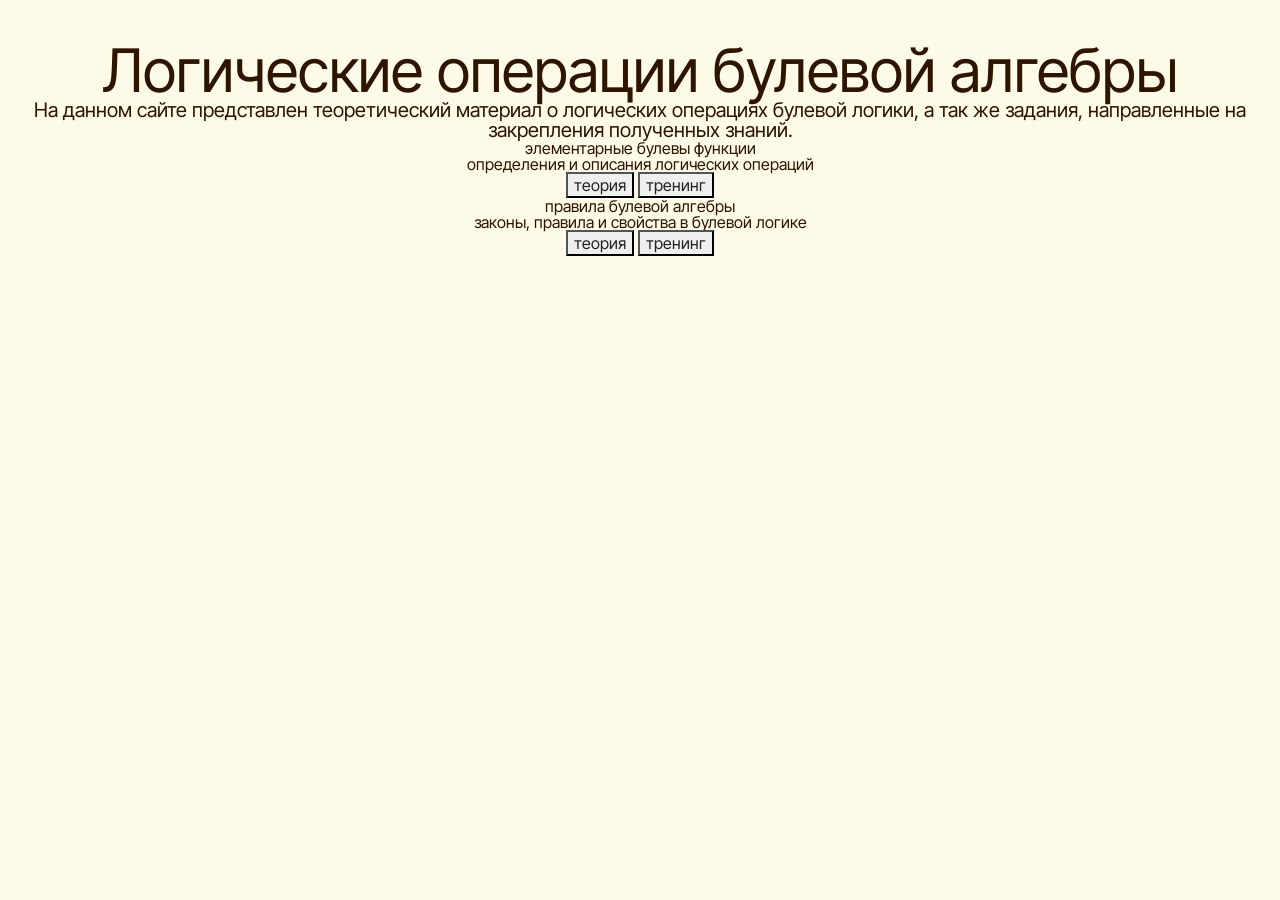
==== index.html @ cda3e508 "Update index.html" ====
<!DOCTYPE html>
<html>
<head>
    <meta charset="utf-8">
    <meta name="viewport" content="width=device-width, initial-scale=1">
    <title>Логические операции булевой логики</title>
    <link href="https://cdn.jsdelivr.net/npm/bootstrap@5.3.2/dist/css/bootstrap.min.css" rel="stylesheet" integrity="sha384-T3c6CoIi6uLrA9TneNEoa7RxnatzjcDSCmG1MXxSR1GAsXEV/Dwwykc2MPK8M2HN" crossorigin="anonymous">
    <link href="reset.css" rel="stylesheet">
    <link href="style.css" rel="stylesheet">
    
</head>
<body>
   <h1>
    Логические операции булевой алгебры
    </h1> 
    <h4>
На данном сайте представлен теоретический материал о логических операциях булевой логики, а так же задания, направленные на закрепления полученных знаний.
    </h4>
    
    <div class = "flex-menu">
        
        <div class="flex-menu-choice">

        элементарные булевы функции
            
            <p class = 'desc'>определения и описания логических операций</p>
            <div class = "flex-menu">
                    <button onclick="document.location='terminology/theory/inversion.html'">теория</button>
                    <button onclick="document.location='terminology/practice/index.html'" >тренинг</button>
            </div>
        </div>
        
        <div class="flex-menu-choice">
        правила булевой алгебры
            <p class = 'desc'>законы, правила и свойства в булевой логике</p>
            <div class = "flex-menu">
                <button onclick="document.location='rules/theory.html'">теория</button>
                <button onclick="document.location='rules/practice/index.html'">тренинг</button>
            </div>
        </div>
        
    </div>
</body>
</html>
---- style.css ----
@font-face {
    font-family: 'Inter Tight';
    src: url(InterTight-VariableFont_wght.ttf);
  }
  

:root{
    --accent-color: #fde6b5;
    --font:"Inter Tight";
    --soft-color: #febd84;
    --bg-color: #fdfae7 ;
}

body {
    font-family: var(--font) ;
    background-color:var(--bg-color);
    color:#2e1500;
    text-align: center;
}
h1{
    font-size:60px;
    padding-top:40px;
}
h4 {
    font-size:20px;
}


@media (max-width: 990px) {
    body{
        margin-left: 5%;
        margin-right: 5%
    }
    h1{
        font-size:40px;
        padding-top:30px;
    }
    h4 {
        font-size:15px;
    }
   }
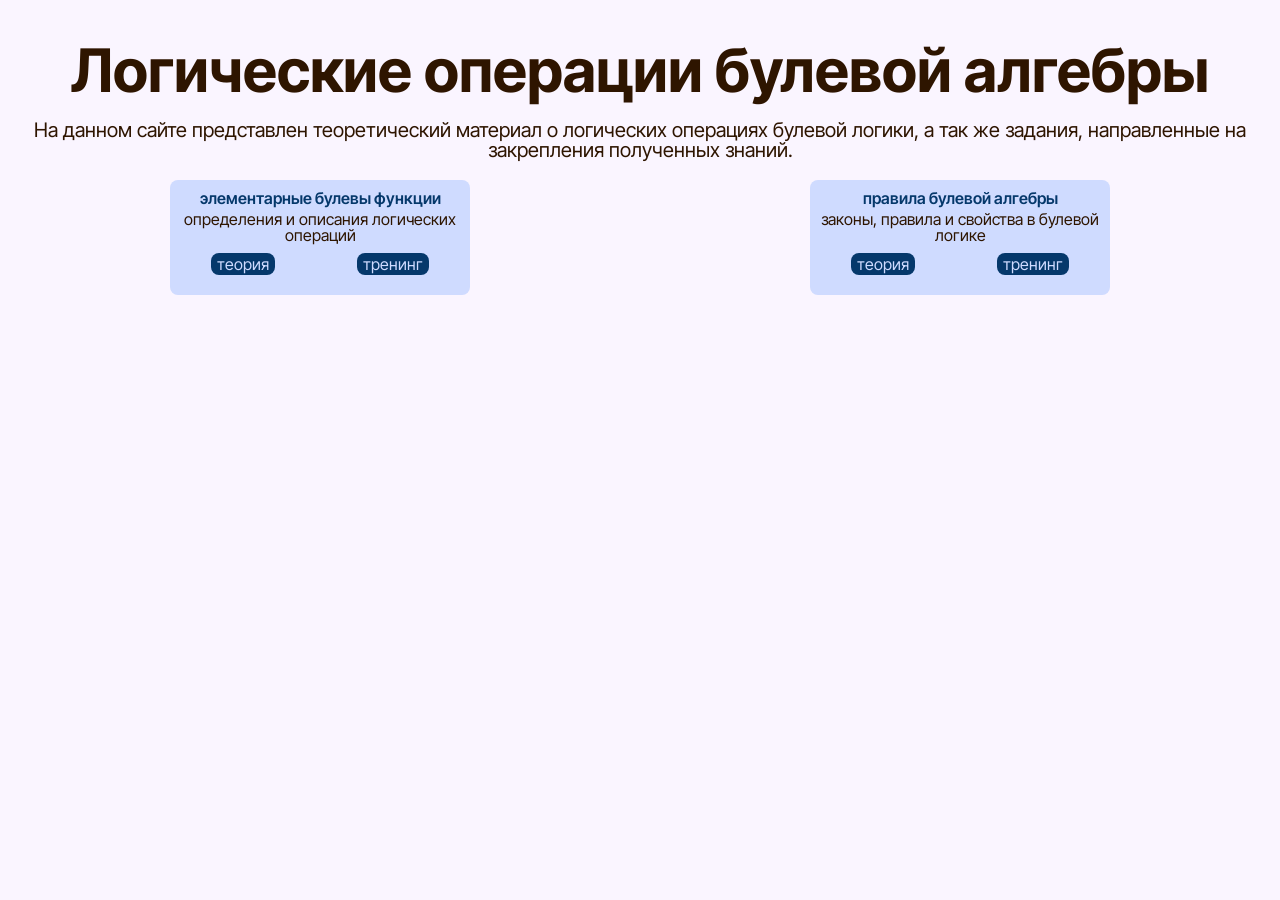
==== commit 16f56807: "main page mobile adaption" ====
--- a/index.html
+++ b/index.html
@@ -17,11 +17,11 @@
 На данном сайте представлен теоретический материал о логических операциях булевой логики, а так же задания, направленные на закрепления полученных знаний.
     </h4>
     
-    <div class = "flex-menu">
+    <div class = "flex-menu menu">
         
-        <div class="flex-menu-choice">
+        <div class="flex-menu-choice menu-button">
 
-        элементарные булевы функции
+            <h3>элементарные булевы функции</h3>
             
             <p class = 'desc'>определения и описания логических операций</p>
             <div class = "flex-menu">
@@ -30,8 +30,8 @@
             </div>
         </div>
         
-        <div class="flex-menu-choice">
-        правила булевой алгебры
+        <div class="flex-menu-choice menu-button">
+            <h3>правила булевой алгебры</h3>
             <p class = 'desc'>законы, правила и свойства в булевой логике</p>
             <div class = "flex-menu">
                 <button onclick="document.location='rules/theory.html'">теория</button>
--- a/style.css
+++ b/style.css
@@ -5,10 +5,15 @@
   
 
 :root{
-    --accent-color: #fde6b5;
+    --accent-color: #cfdbff;
     --font:"Inter Tight";
-    --soft-color: #febd84;
-    --bg-color: #fdfae7 ;
+    --bttn-color: #05386B;
+    --bg-color: #faf5ff ;
+}
+
+h3 {
+    font-weight: 600;
+    color : var(--bttn-color)
 }
 
 body {
@@ -20,10 +25,39 @@
 h1{
     font-size:60px;
     padding-top:40px;
+    padding-bottom:20px;
+    font-weight: 700;
 }
 h4 {
     font-size:20px;
+    padding-bottom:20px;
 }
+button {
+    margin-bottom:20px;
+    margin-top: 10px;
+    border-radius: 8px;
+    border:0px;
+    background-color: var(--bttn-color);
+    color: var(--accent-color)
+}
+p {
+    margin-top:5px;
+}
+
+.flex-menu{
+    display:flex;
+    flex-wrap: wrap;
+    align-items: center;
+    justify-content: space-around;
+}
+.menu-button{
+    margin-bottom: 20px;
+    padding-top: 10px;
+    width: 300px;
+    background-color: var(--accent-color);
+    border-radius: 8px;;
+}
+
 
 
 @media (max-width: 990px) {
@@ -38,4 +72,7 @@
     h4 {
         font-size:15px;
     }
+    .menu{
+        margin-top:20px;
+    }
    }
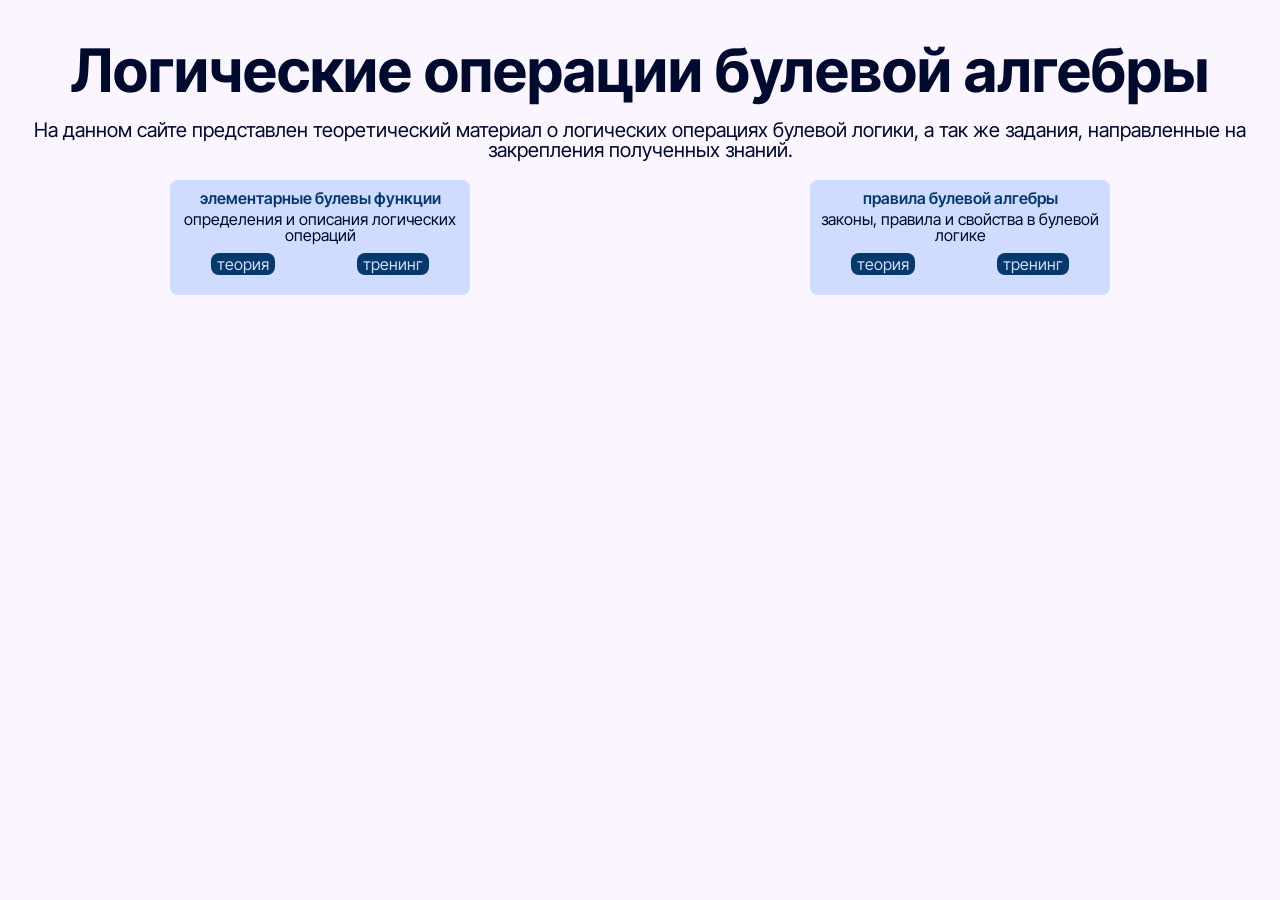
==== commit 71fedaa2: "completed mobile version" ====
--- a/index.html
+++ b/index.html
@@ -9,7 +9,7 @@
     <link href="style.css" rel="stylesheet">
     
 </head>
-<body>
+<body class="index">
    <h1>
     Логические операции булевой алгебры
     </h1> 
@@ -25,7 +25,7 @@
             
             <p class = 'desc'>определения и описания логических операций</p>
             <div class = "flex-menu">
-                    <button onclick="document.location='terminology/theory/inversion.html'">теория</button>
+                    <button class="theory" onclick="document.location='terminology/theory/inversion.html'">теория</button>
                     <button onclick="document.location='terminology/practice/index.html'" >тренинг</button>
             </div>
         </div>
@@ -34,7 +34,7 @@
             <h3>правила булевой алгебры</h3>
             <p class = 'desc'>законы, правила и свойства в булевой логике</p>
             <div class = "flex-menu">
-                <button onclick="document.location='rules/theory.html'">теория</button>
+                <button class="theory" onclick="document.location='rules/theory.html'">теория</button>
                 <button onclick="document.location='rules/practice/index.html'">тренинг</button>
             </div>
         </div>
--- a/style.css
+++ b/style.css
@@ -9,6 +9,8 @@
     --font:"Inter Tight";
     --bttn-color: #05386B;
     --bg-color: #faf5ff ;
+    --th-color: ;
+    --text-color:#00092e;
 }
 
 h3 {
@@ -19,7 +21,10 @@
 body {
     font-family: var(--font) ;
     background-color:var(--bg-color);
-    color:#2e1500;
+    color:var(--text-color);
+
+}
+.index {
     text-align: center;
 }
 h1{
@@ -58,7 +63,31 @@
     border-radius: 8px;;
 }
 
+.mainpage {
+    background-color: var(--bg-color);
+    color: var(--bttn-color);
+    font-size:24px;
+    font-weight: 300;
+    max-height:10px;
+    margin-top:0;
+    padding:0;
+    margin-bottom:35px;
+}
 
+a{
+    color: var(--bttn-color)
+}
+
+select {
+    color: var(--bttn-color);
+    background-color: var(--bg-color);
+    border:3;
+    border-color: var(--bttn-color);
+    border-radius: 8px;
+    font-size: 18px;
+    text-align: left;
+    
+}
 
 @media (max-width: 990px) {
     body{
@@ -67,12 +96,23 @@
     }
     h1{
         font-size:40px;
-        padding-top:30px;
+        padding-top:10px;
+        padding-bottom:10px;
     }
     h4 {
-        font-size:15px;
+        font-size:18px;
     }
-    .menu{
-        margin-top:20px;
+
+    .flex-menu {
+        margin-left: 2%;
+        margin-right: 2%;
+        font-size:18px;
+    }
+    .menu-button {
+        padding-left:2%;
+        padding-right:2%;
+    }
+    select {
+        font-weight: 500;
     }
    }
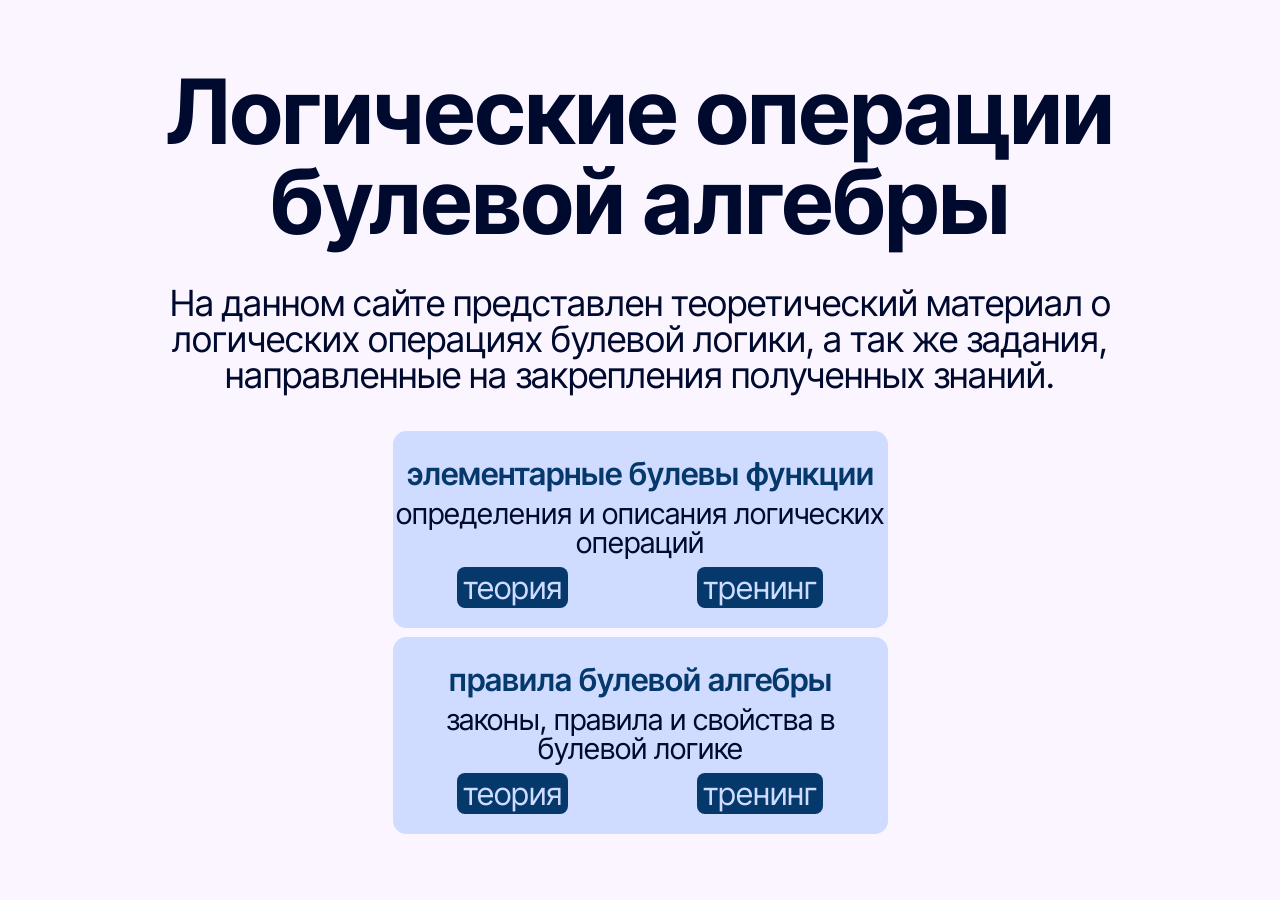
==== commit df995f5c: "begun desktop adaption" ====
--- a/index.html
+++ b/index.html
@@ -7,7 +7,10 @@
     <link href="https://cdn.jsdelivr.net/npm/bootstrap@5.3.2/dist/css/bootstrap.min.css" rel="stylesheet" integrity="sha384-T3c6CoIi6uLrA9TneNEoa7RxnatzjcDSCmG1MXxSR1GAsXEV/Dwwykc2MPK8M2HN" crossorigin="anonymous">
     <link href="reset.css" rel="stylesheet">
     <link href="style.css" rel="stylesheet">
-    
+    <link href="bs.css" rel="stylesheet">
+    <meta name="viewport" content="width=device-width, initial-scale=1">
+
+
 </head>
 <body class="index">
    <h1>
--- a/bs.css
+++ b/bs.css
@@ -0,0 +1,57 @@
+@media (min-width: 990px) {
+    body{
+        margin-left: 15vh;
+        margin-right: 15vh;
+    }
+    h1 {
+        margin-top: 3vh;
+        font-size:10vh;
+        margin-bottom:2vh;  
+    }
+    h4{
+        font-size: 4vh;
+    }
+    .menu-button{
+        margin-bottom: 1vh;
+        padding-top: 3vh;
+        width: 55vh;
+        font-size: 3.5vh;
+        background-color: var(--accent-color);
+        border-radius: 1.5vh;
+    }
+    .menu{
+        margin-top:2vh;
+        margin-left:10vh;
+        margin-right:10vh;
+    }
+    .flex1{
+        display:flex;
+        flex-wrap: wrap;
+        justify-content: center;
+        align-content: stretch;
+    }
+    .explain{
+        max-width: 120vh;
+
+    .explain h1{
+        margin-bottom:0;
+    }
+    }
+    p {
+        font-size: 3.25vh;
+        margin-top: 1vh;
+    }
+    .return{
+        margin-top:10vh;
+        margin-right: 10vh;
+    }
+    .mainpage {
+        font-size:4vh;
+    }
+    .rules{
+        font-size:3.4vh;
+    }
+    .rules td {
+        padding-bottom:1.25vh;
+    }
+   }
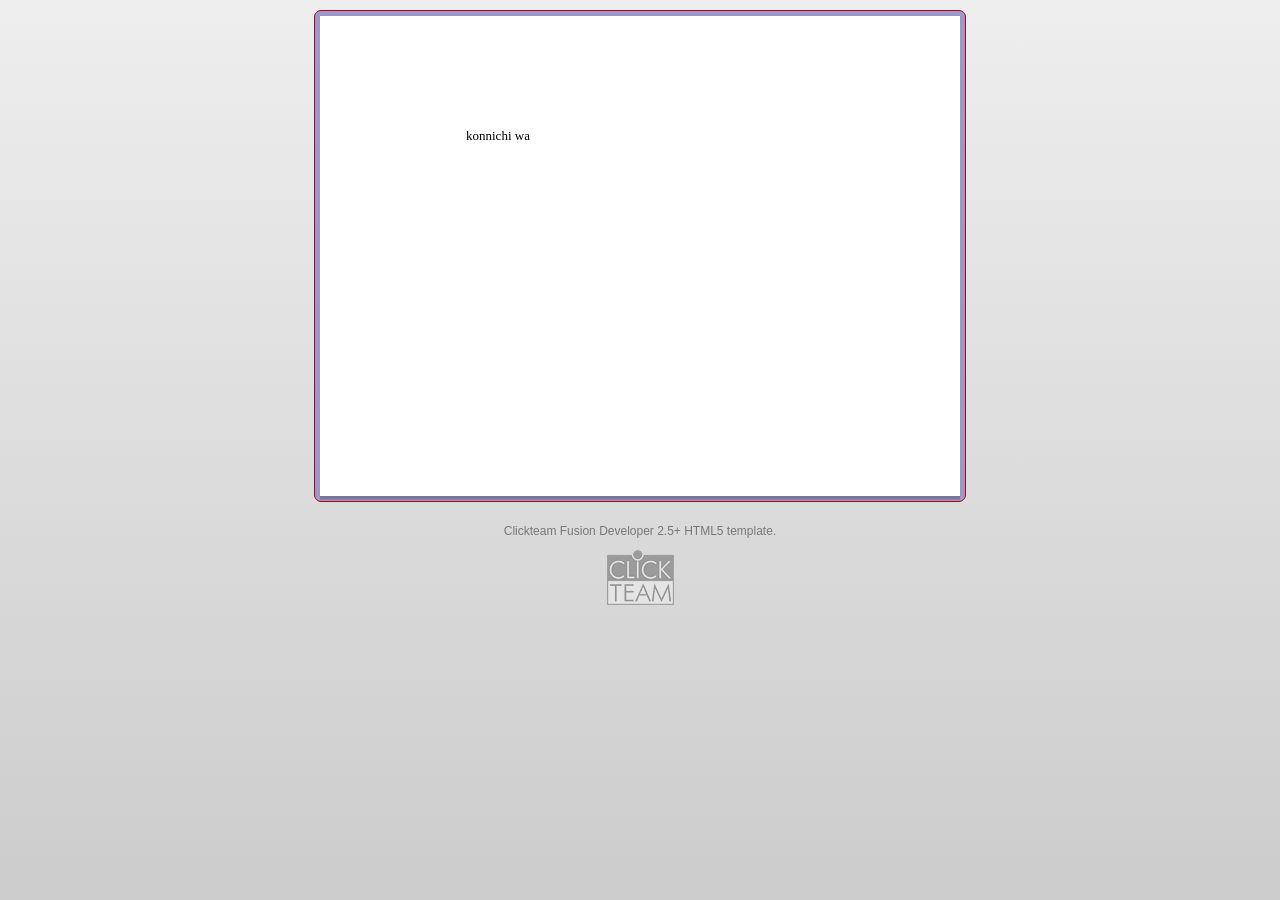
==== commit 39c96e24: "test" ====
--- a/index.html
+++ b/index.html
@@ -1,47 +1,137 @@
 <!DOCTYPE html>
-<html>
+
+<html lang="en">
+
 <head>
-    <meta charset="utf-8">
-    <meta name="viewport" content="width=device-width, initial-scale=1">
-    <title>Логические операции булевой логики</title>
-    <link href="https://cdn.jsdelivr.net/npm/bootstrap@5.3.2/dist/css/bootstrap.min.css" rel="stylesheet" integrity="sha384-T3c6CoIi6uLrA9TneNEoa7RxnatzjcDSCmG1MXxSR1GAsXEV/Dwwykc2MPK8M2HN" crossorigin="anonymous">
-    <link href="reset.css" rel="stylesheet">
-    <link href="style.css" rel="stylesheet">
-    <link href="bs.css" rel="stylesheet">
-    <meta name="viewport" content="width=device-width, initial-scale=1">
+<meta http-equiv="Content-Type" content="text/html; charset=UTF-8"/>
+<meta name="viewport" content="width=device-width, initial-scale=1" />
+<style type="text/css">
+html {height: 100%;}
+body {
+	background-repeat: no-repeat;
+	background-attachment: fixed;
+	height: 100%;
+	min-height: 100%;
+	margin: 0;
+	
+	background: rgb(238,238,238); /* Old browsers */
+	/* IE9 SVG, needs conditional override of 'filter' to 'none' */
+	background: url([data-uri]);
+	background: -moz-linear-gradient(top,  rgba(238,238,238,1) 0%, rgba(204,204,204,1) 100%); /* FF3.6+ */
+	background: -webkit-gradient(linear, left top, left bottom, color-stop(0%,rgba(238,238,238,1)), color-stop(100%,rgba(204,204,204,1))); /* Chrome,Safari4+ */
+	background: -webkit-linear-gradient(top,  rgba(238,238,238,1) 0%,rgba(204,204,204,1) 100%); /* Chrome10+,Safari5.1+ */
+	background: -o-linear-gradient(top,  rgba(238,238,238,1) 0%,rgba(204,204,204,1) 100%); /* Opera 11.10+ */
+	background: -ms-linear-gradient(top,  rgba(238,238,238,1) 0%,rgba(204,204,204,1) 100%); /* IE10+ */
+	background: linear-gradient(to bottom,  rgba(238,238,238,1) 0%,rgba(204,204,204,1) 100%); /* W3C */
+	filter: progid:DXImageTransform.Microsoft.gradient( startColorstr='#eeeeee', endColorstr='#cccccc',GradientType=0 ); /* IE6-8 */
+}
+h1 {
+	font-family: Arial, Helvetica, sans-serif;
+	color: #962300;
+	font-size: 25px;
+}
+p {
+	font-family: Arial, Helvetica, sans-serif;
+	color: #777;
+	font-size: 12px;
+}
+#bloctxt {
+	border-left-width: 5px;
+	border-left-style: solid;
+	border-left-color: #962300;
+	padding-left: 10px;
+	position: absolute;
+	top:5%;
+	left: 50%;
+	width: 600px;
+	margin-left: -260px
+}
+#wrapper {
+	padding: 10px;
+	margin: 0 auto;
+}
+#border {
+	background-color: #99C;
+	border: 1px solid #B90000;
+	-webkit-border-radius: 7px;
+	-moz-border-radius: 7px;
+	border-radius: 7px;
+	margin: 0 auto;
+	padding: 5px;
+	width:640px;
+	height:480px;
+}
 
+#canvas {
+	width:640px; 
+	height:480px;
+}
 
+#MMFCanvas {
+	-webkit-box-shadow:  0px 0px 4px 4px rgba(0, 0, 0, 0.25); 
+    box-shadow:  0px 0px 4px 4px rgba(0, 0, 0, 0.25);
+}
+</style>
+
+  <title>Clickteam Fusion Developer 2.5+ HTML5 Runtime</title>
+
+	<script>
+	   	// Detection of old browsers that do not support the canvas element
+		// Falls back to a default page
+	    if (!document.createElement("canvas").getContext)
+	    {
+			window.open("http://www.clickteam.com/html5-fallback", "_self");
+		}
+	</script>
+	
+  	<!-- EXTRASOURCES -->
+	<!-- Loads the Javascript code...-->
+  	<script src="src/Runtime.js"></script>
+  	
+  <script>
+
+	// Detects if the html file is ran locally.
+	// You can remove this code for the final version
+	if (window.location.protocol == "file:")
+	{
+		document.write('<div id="bloctxt">');
+		document.write('<h1>The application cannot be run...</h1>');
+		document.write('<p>HTML browsers do not allow you to launch data files directly from the file system.<br>');
+		document.write('A drag & drop of the html file on a web-browser window will not work, on any machine.<br>');
+		document.write('Please use the Build & Run option (it opens a local web server) to run your application,<br>') 
+		document.write('or upload your application folder to a remote web-server, and start it from there...</p>');
+		document.write('</div>');
+		throw new error("Cannot run application");
+	}
+  </script>
 </head>
-<body class="index">
-   <h1>
-    Логические операции булевой алгебры
-    </h1> 
-    <h4>
-На данном сайте представлен теоретический материал о логических операциях булевой логики, а так же задания, направленные на закрепления полученных знаний.
-    </h4>
-    
-    <div class = "flex-menu menu">
-        
-        <div class="flex-menu-choice menu-button">
 
-            <h3>элементарные булевы функции</h3>
-            
-            <p class = 'desc'>определения и описания логических операций</p>
-            <div class = "flex-menu">
-                    <button class="theory" onclick="document.location='terminology/theory/inversion.html'">теория</button>
-                    <button onclick="document.location='terminology/practice/index.html'" >тренинг</button>
-            </div>
-        </div>
-        
-        <div class="flex-menu-choice menu-button">
-            <h3>правила булевой алгебры</h3>
-            <p class = 'desc'>законы, правила и свойства в булевой логике</p>
-            <div class = "flex-menu">
-                <button class="theory" onclick="document.location='rules/theory.html'">теория</button>
-                <button onclick="document.location='rules/practice/index.html'">тренинг</button>
-            </div>
-        </div>
-        
-    </div>
+<!-- This is where we create the Canvas element that will contain the application...-->
+<body>
+    <div id="wrapper">
+	    <div id="border">
+		    <div id="canvas">
+			    <canvas id="MMFCanvas" width="640" height="480">
+				    <p>Your browser does not support Canvas.</p>
+			    </canvas>   
+		    </div>
+	    </div>
+    </div>  
+    <script>
+        // RUNTIMESTART
+        // This is where the HTML5 runtime is actually started
+	    window.addEventListener("load", windowLoaded, false);
+	    function windowLoaded()
+	    {
+		    // Calls the runtime
+		    // First parameter : name of the canvas element
+		    // Second parameter : path to the cch file. Images and sounds must lay beside this file
+		    new Runtime("MMFCanvas", "resources/sofiacoppola.cch");
+	    }
+        // RUNTIMESTARTEND
+    </script>
+    <p align="center">Clickteam Fusion Developer 2.5+ HTML5 template.</p>
+    <!-- Clickteam logo, encoded within the html code.-->  
+    <div align="center"><a href="http://www.clickteam.com"><img src="[data-uri]"></a></div> 
 </body>
-</html>+</html>
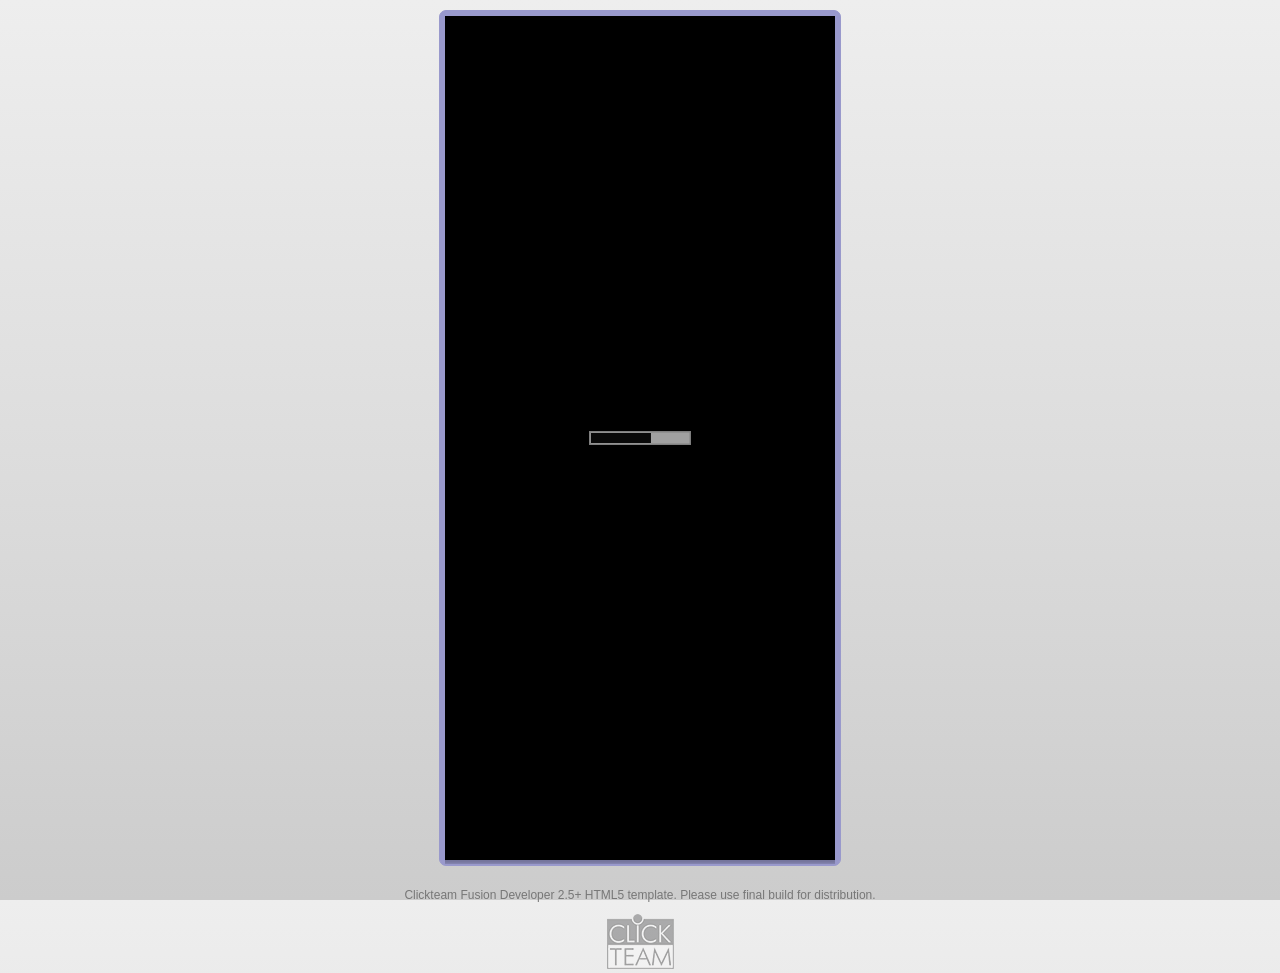
==== commit c611f232: "v1" ====
--- a/index.html
+++ b/index.html
@@ -52,19 +52,19 @@
 }
 #border {
 	background-color: #99C;
-	border: 1px solid #B90000;
+	border: 1px solid #99C;
 	-webkit-border-radius: 7px;
 	-moz-border-radius: 7px;
 	border-radius: 7px;
 	margin: 0 auto;
 	padding: 5px;
-	width:640px;
-	height:480px;
+	width:390px;
+	height:844px;
 }
 
 #canvas {
-	width:640px; 
-	height:480px;
+	width:390px; 
+	height:844px;
 }
 
 #MMFCanvas {
@@ -85,25 +85,24 @@
 	</script>
 	
   	<!-- EXTRASOURCES -->
-	<!-- Loads the Javascript code...-->
+    <!-- Loads the Javascript code...-->
   	<script src="src/Runtime.js"></script>
-  	
-  <script>
 
-	// Detects if the html file is ran locally.
-	// You can remove this code for the final version
-	if (window.location.protocol == "file:")
-	{
-		document.write('<div id="bloctxt">');
-		document.write('<h1>The application cannot be run...</h1>');
-		document.write('<p>HTML browsers do not allow you to launch data files directly from the file system.<br>');
-		document.write('A drag & drop of the html file on a web-browser window will not work, on any machine.<br>');
-		document.write('Please use the Build & Run option (it opens a local web server) to run your application,<br>') 
-		document.write('or upload your application folder to a remote web-server, and start it from there...</p>');
-		document.write('</div>');
-		throw new error("Cannot run application");
-	}
-  </script>
+    <script>
+        // Detects if the html file is ran locally.
+        // You can remove this code for the final version
+        if (window.location.protocol == "file:")
+        {
+            document.write('<div id="bloctxt">');
+            document.write('<h1>The application cannot be run...</h1>');
+            document.write('<p>HTML browsers do not allow you to launch data files directly from the file system.<br>');
+            document.write('A drag & drop of the html file on a web-browser window will not work, on any machine.<br>');
+            document.write('Please use the Build & Run option (it opens a local web server) to run your application,<br>') 
+            document.write('or upload your application folder to a remote web-server, and start it from there...</p>');
+            document.write('</div>');
+            throw new error("Cannot run application");
+        }
+    </script>
 </head>
 
 <!-- This is where we create the Canvas element that will contain the application...-->
@@ -111,7 +110,7 @@
     <div id="wrapper">
 	    <div id="border">
 		    <div id="canvas">
-			    <canvas id="MMFCanvas" width="640" height="480">
+			    <canvas id="MMFCanvas" width="390" height="844">
 				    <p>Your browser does not support Canvas.</p>
 			    </canvas>   
 		    </div>
@@ -119,18 +118,19 @@
     </div>  
     <script>
         // RUNTIMESTART
-        // This is where the HTML5 runtime is actually started
+	    // This is where the HTML5 runtime is actually started
 	    window.addEventListener("load", windowLoaded, false);
 	    function windowLoaded()
 	    {
-		    // Calls the runtime
-		    // First parameter : name of the canvas element
-		    // Second parameter : path to the cch file. Images and sounds must lay beside this file
-		    new Runtime("MMFCanvas", "resources/sofiacoppola.cch");
+	        // Calls the runtime
+	        // First parameter : name of the canvas element
+	        // Second parameter : path to the cch file. Images and sounds must lay beside this file
+	        new Runtime("MMFCanvas", "resources/thislexisamonster3.cch");
 	    }
-        // RUNTIMESTARTEND
+	    // RUNTIMESTARTEND
     </script>
-    <p align="center">Clickteam Fusion Developer 2.5+ HTML5 template.</p>
+    <p align="center">Clickteam Fusion Developer 2.5+ HTML5 template. Please use final build for distribution.</p>
+
     <!-- Clickteam logo, encoded within the html code.-->  
     <div align="center"><a href="http://www.clickteam.com"><img src="[data-uri]"></a></div> 
 </body>
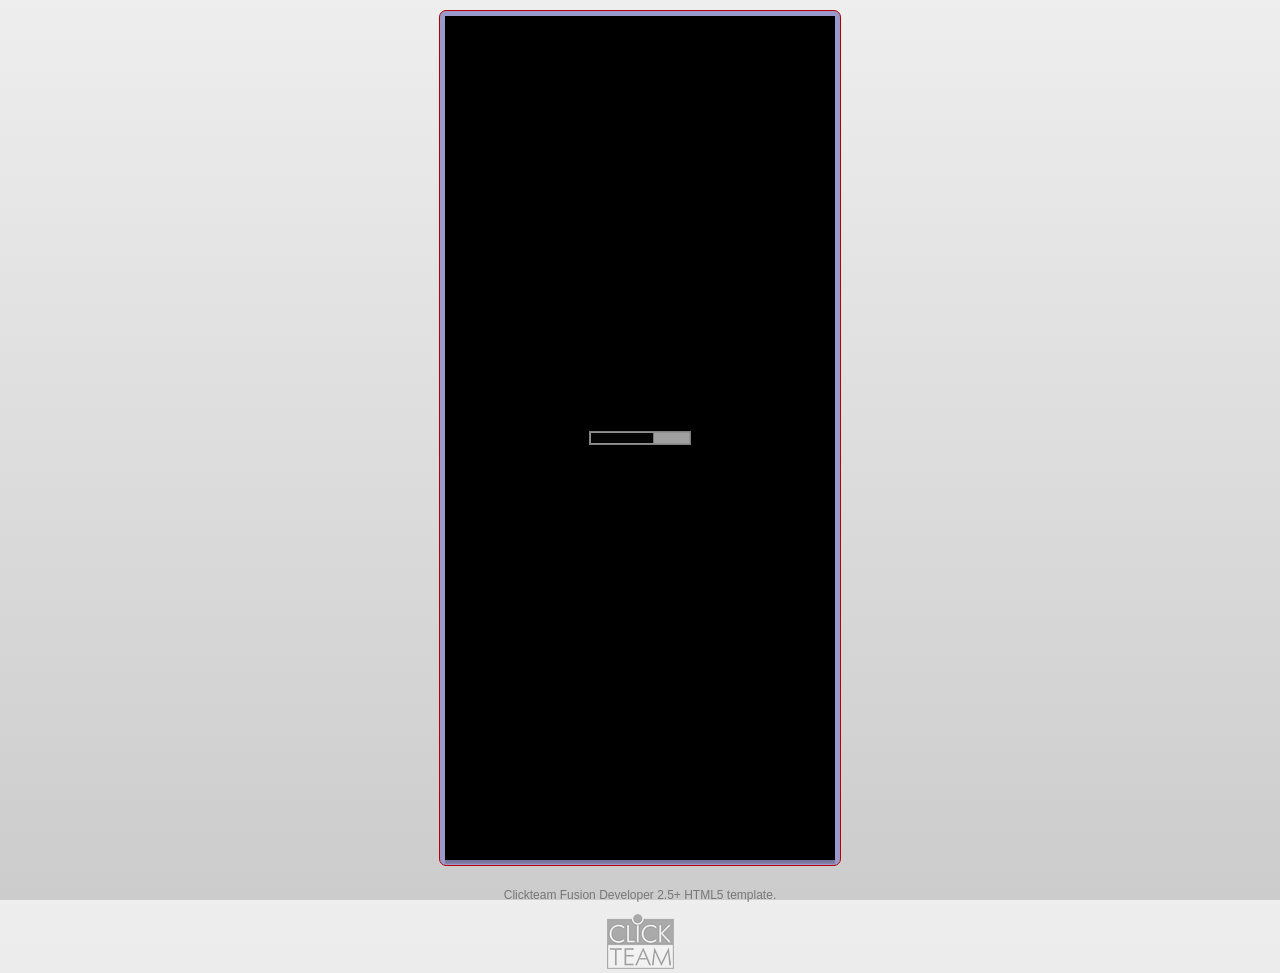
==== commit 7c1c372a: "v1 test" ====
--- a/index.html
+++ b/index.html
@@ -52,7 +52,7 @@
 }
 #border {
 	background-color: #99C;
-	border: 1px solid #99C;
+	border: 1px solid #B90000;
 	-webkit-border-radius: 7px;
 	-moz-border-radius: 7px;
 	border-radius: 7px;
@@ -85,24 +85,25 @@
 	</script>
 	
   	<!-- EXTRASOURCES -->
-    <!-- Loads the Javascript code...-->
+	<!-- Loads the Javascript code...-->
   	<script src="src/Runtime.js"></script>
+  	
+  <script>
 
-    <script>
-        // Detects if the html file is ran locally.
-        // You can remove this code for the final version
-        if (window.location.protocol == "file:")
-        {
-            document.write('<div id="bloctxt">');
-            document.write('<h1>The application cannot be run...</h1>');
-            document.write('<p>HTML browsers do not allow you to launch data files directly from the file system.<br>');
-            document.write('A drag & drop of the html file on a web-browser window will not work, on any machine.<br>');
-            document.write('Please use the Build & Run option (it opens a local web server) to run your application,<br>') 
-            document.write('or upload your application folder to a remote web-server, and start it from there...</p>');
-            document.write('</div>');
-            throw new error("Cannot run application");
-        }
-    </script>
+	// Detects if the html file is ran locally.
+	// You can remove this code for the final version
+	if (window.location.protocol == "file:")
+	{
+		document.write('<div id="bloctxt">');
+		document.write('<h1>The application cannot be run...</h1>');
+		document.write('<p>HTML browsers do not allow you to launch data files directly from the file system.<br>');
+		document.write('A drag & drop of the html file on a web-browser window will not work, on any machine.<br>');
+		document.write('Please use the Build & Run option (it opens a local web server) to run your application,<br>') 
+		document.write('or upload your application folder to a remote web-server, and start it from there...</p>');
+		document.write('</div>');
+		throw new error("Cannot run application");
+	}
+  </script>
 </head>
 
 <!-- This is where we create the Canvas element that will contain the application...-->
@@ -118,19 +119,18 @@
     </div>  
     <script>
         // RUNTIMESTART
-	    // This is where the HTML5 runtime is actually started
+        // This is where the HTML5 runtime is actually started
 	    window.addEventListener("load", windowLoaded, false);
 	    function windowLoaded()
 	    {
-	        // Calls the runtime
-	        // First parameter : name of the canvas element
-	        // Second parameter : path to the cch file. Images and sounds must lay beside this file
-	        new Runtime("MMFCanvas", "resources/thislexisamonster3.cch");
+		    // Calls the runtime
+		    // First parameter : name of the canvas element
+		    // Second parameter : path to the cch file. Images and sounds must lay beside this file
+		    new Runtime("MMFCanvas", "resources/thislexisamonster3.cch");
 	    }
-	    // RUNTIMESTARTEND
+        // RUNTIMESTARTEND
     </script>
-    <p align="center">Clickteam Fusion Developer 2.5+ HTML5 template. Please use final build for distribution.</p>
-
+    <p align="center">Clickteam Fusion Developer 2.5+ HTML5 template.</p>
     <!-- Clickteam logo, encoded within the html code.-->  
     <div align="center"><a href="http://www.clickteam.com"><img src="[data-uri]"></a></div> 
 </body>
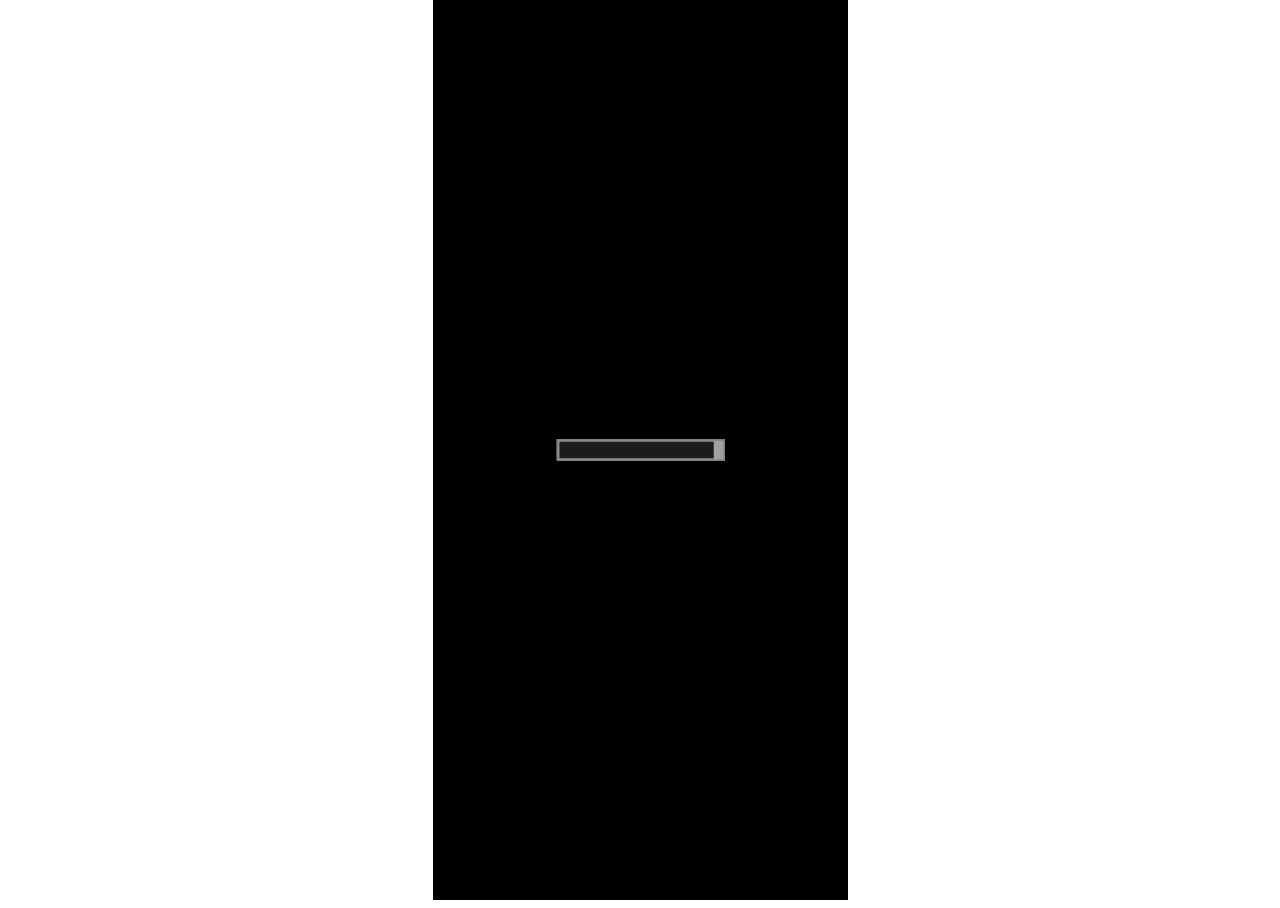
==== commit 9ba206e2: "ch01-02" ====
--- a/index.html
+++ b/index.html
@@ -1,77 +1,42 @@
 <!DOCTYPE html>
-
 <html lang="en">
 
+<style type="text/css">
+  h1 {
+	  font-family: Arial, Helvetica, sans-serif;
+	  color: #F00;
+	  font-size: x-large;
+  }
+  p {
+	  font-family: Arial, Helvetica, sans-serif;
+	  color: #000;
+	  font-size: small;
+  }
+  body {
+	  background-color: #FFF;
+      text-align: center;
+      margin: 0;
+      padding: 0;
+  }
+  #bloctxt {
+	  border-left-width: 5px;
+	  border-left-style: solid;
+	  border-left-color: #F00;
+	  padding-left: 10px;
+	  position: absolute;
+	  left: 50%%;
+	  width: 600px;
+	  margin-left: -260px
+  }
+</style>
 <head>
-<meta http-equiv="Content-Type" content="text/html; charset=UTF-8"/>
-<meta name="viewport" content="width=device-width, initial-scale=1" />
-<style type="text/css">
-html {height: 100%;}
-body {
-	background-repeat: no-repeat;
-	background-attachment: fixed;
-	height: 100%;
-	min-height: 100%;
-	margin: 0;
-	
-	background: rgb(238,238,238); /* Old browsers */
-	/* IE9 SVG, needs conditional override of 'filter' to 'none' */
-	background: url([data-uri]);
-	background: -moz-linear-gradient(top,  rgba(238,238,238,1) 0%, rgba(204,204,204,1) 100%); /* FF3.6+ */
-	background: -webkit-gradient(linear, left top, left bottom, color-stop(0%,rgba(238,238,238,1)), color-stop(100%,rgba(204,204,204,1))); /* Chrome,Safari4+ */
-	background: -webkit-linear-gradient(top,  rgba(238,238,238,1) 0%,rgba(204,204,204,1) 100%); /* Chrome10+,Safari5.1+ */
-	background: -o-linear-gradient(top,  rgba(238,238,238,1) 0%,rgba(204,204,204,1) 100%); /* Opera 11.10+ */
-	background: -ms-linear-gradient(top,  rgba(238,238,238,1) 0%,rgba(204,204,204,1) 100%); /* IE10+ */
-	background: linear-gradient(to bottom,  rgba(238,238,238,1) 0%,rgba(204,204,204,1) 100%); /* W3C */
-	filter: progid:DXImageTransform.Microsoft.gradient( startColorstr='#eeeeee', endColorstr='#cccccc',GradientType=0 ); /* IE6-8 */
-}
-h1 {
-	font-family: Arial, Helvetica, sans-serif;
-	color: #962300;
-	font-size: 25px;
-}
-p {
-	font-family: Arial, Helvetica, sans-serif;
-	color: #777;
-	font-size: 12px;
-}
-#bloctxt {
-	border-left-width: 5px;
-	border-left-style: solid;
-	border-left-color: #962300;
-	padding-left: 10px;
-	position: absolute;
-	top:5%;
-	left: 50%;
-	width: 600px;
-	margin-left: -260px
-}
-#wrapper {
-	padding: 10px;
-	margin: 0 auto;
-}
-#border {
-	background-color: #99C;
-	border: 1px solid #B90000;
-	-webkit-border-radius: 7px;
-	-moz-border-radius: 7px;
-	border-radius: 7px;
-	margin: 0 auto;
-	padding: 5px;
-	width:390px;
-	height:844px;
-}
+  <meta http-equiv="Content-Type" content="text/html; charset=UTF-8"/>
 
-#canvas {
-	width:390px; 
-	height:844px;
-}
-
-#MMFCanvas {
-	-webkit-box-shadow:  0px 0px 4px 4px rgba(0, 0, 0, 0.25); 
-    box-shadow:  0px 0px 4px 4px rgba(0, 0, 0, 0.25);
-}
-</style>
+  <!-- Enables full-screen on iOS devices -->
+  <meta name="viewport" content="initial-scale=1.0, maximum-scale=1.0, minimum-scale=1.0, user-scalable=no, target-densitydpi=device-dpi" />
+  <meta name="apple-mobile-web-app-capable" content="yes" />
+  <meta name="apple-mobile-web-app-status-bar-style" content="black" />
+  <meta name="HandheldFriendly" content="true" />
 
   <title>Clickteam Fusion Developer 2.5+ HTML5 Runtime</title>
 
@@ -83,14 +48,15 @@
 			window.open("http://www.clickteam.com/html5-fallback", "_self");
 		}
 	</script>
-	
+
+
   	<!-- EXTRASOURCES -->
-	<!-- Loads the Javascript code...-->
-  	<script src="src/Runtime.js"></script>
-  	
+    <!-- Loads the Javascript code...-->
+    <script src="src/Runtime.js"></script>
+
   <script>
 
-	// Detects if the html file is ran locally.
+	// Detection of when the html file is ran locally.
 	// You can remove this code for the final version
 	if (window.location.protocol == "file:")
 	{
@@ -98,7 +64,7 @@
 		document.write('<h1>The application cannot be run...</h1>');
 		document.write('<p>HTML browsers do not allow you to launch data files directly from the file system.<br>');
 		document.write('A drag & drop of the html file on a web-browser window will not work, on any machine.<br>');
-		document.write('Please use the Build & Run option (it opens a local web server) to run your application,<br>') 
+		document.write('Please use the Build & Run option (it opens a local web server) to run your application,<br>')
 		document.write('or upload your application folder to a remote web-server, and start it from there...</p>');
 		document.write('</div>');
 		throw new error("Cannot run application");
@@ -106,32 +72,27 @@
   </script>
 </head>
 
-<!-- This is where we create the Canvas element that will contain the application...-->
 <body>
-    <div id="wrapper">
-	    <div id="border">
-		    <div id="canvas">
-			    <canvas id="MMFCanvas" width="390" height="844">
-				    <p>Your browser does not support Canvas.</p>
-			    </canvas>   
-		    </div>
-	    </div>
-    </div>  
-    <script>
-        // RUNTIMESTART
-        // This is where the HTML5 runtime is actually started
-	    window.addEventListener("load", windowLoaded, false);
-	    function windowLoaded()
-	    {
-		    // Calls the runtime
-		    // First parameter : name of the canvas element
-		    // Second parameter : path to the cch file. Images and sounds must lay beside this file
-		    new Runtime("MMFCanvas", "resources/thislexisamonster3.cch");
-	    }
-        // RUNTIMESTARTEND
-    </script>
-    <p align="center">Clickteam Fusion Developer 2.5+ HTML5 template.</p>
-    <!-- Clickteam logo, encoded within the html code.-->  
-    <div align="center"><a href="http://www.clickteam.com"><img src="[data-uri]"></a></div> 
+
+<div style="display: inline-block; -webkit-user-select: none; text-align: left;">
+    <canvas id="MMFCanvas" width="250" height="541">
+    	Your browser does not support Canvas.
+    </canvas>
+</div>
+
+<script>
+    // RUNTIMESTART
+    // This is where the HTML5 runtime is actually started
+    window.addEventListener("load", windowLoaded, false);
+    function windowLoaded()
+    {
+        // Calls the runtime
+        // First parameter : name of the canvas element
+        // Second parameter : path to the cch file. Images and sounds must lay beside this file
+        new Runtime("MMFCanvas", "resources/thislexisamonster3.cch");
+    }
+    // RUNTIMESTARTEND
+</script>
+
 </body>
 </html>
